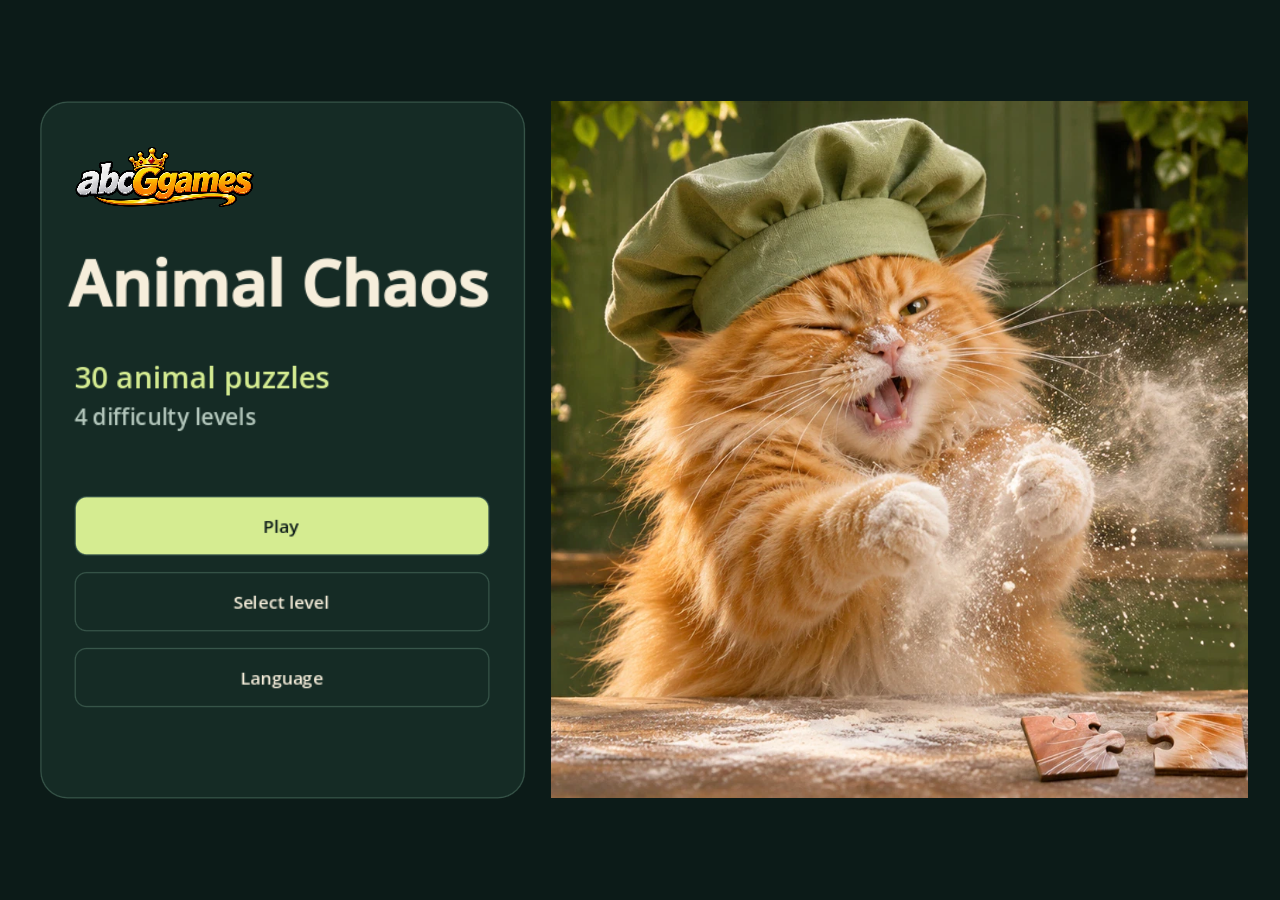
==== index.html @ c0bc09aa "Add files via upload" ====
<!DOCTYPE html>
<html lang="en">
	<head>
		<meta charset="utf-8">
		<meta name="viewport" content="width=device-width, user-scalable=no, initial-scale=1.0">
		<title>Tierchaos</title>
		<style>
html, body, #canvas {
	margin: 0;
	padding: 0;
	border: 0;
}

body {
	color: white;
	background-color: black;
	overflow: hidden;
	touch-action: none;
}

#canvas {
	display: block;
}

#canvas:focus {
	outline: none;
}

#status, #status-splash, #status-progress {
	position: absolute;
	left: 0;
	right: 0;
}

#status, #status-splash {
	top: 0;
	bottom: 0;
}

#status {
	background-color: #0c1b18;
	display: flex;
	flex-direction: column;
	justify-content: center;
	align-items: center;
	visibility: hidden;
}

#status-splash {
	max-height: 100%;
	max-width: 100%;
	margin: auto;
}

#status-splash.show-image--false {
	display: none;
}

#status-splash.fullsize--true {
	height: 100%;
	width: 100%;
	object-fit: contain;
}

#status-splash.use-filter--false {
	image-rendering: pixelated;
}

#status-progress, #status-notice {
	display: none;
}

#status-progress {
	bottom: 10%;
	width: 50%;
	margin: 0 auto;
}

#status-notice {
	background-color: #5b3943;
	border-radius: 0.5rem;
	border: 1px solid #9b3943;
	color: #e0e0e0;
	font-family: 'Noto Sans', 'Droid Sans', Arial, sans-serif;
	line-height: 1.3;
	margin: 0 2rem;
	overflow: hidden;
	padding: 1rem;
	text-align: center;
	z-index: 1;
}
		</style>
		<link id="-gd-engine-icon" rel="icon" type="image/png" href="spiel.icon.png" />
<link rel="apple-touch-icon" href="spiel.apple-touch-icon.png"/>

	</head>
	<body>
		<canvas id="canvas">
			Your browser does not support the canvas tag.
		</canvas>

		<noscript>
			Your browser does not support JavaScript.
		</noscript>

		<div id="status">
			<img id="status-splash" class="show-image--false fullsize--true use-filter--true" src="spiel.png" alt="">
			<progress id="status-progress"></progress>
			<div id="status-notice"></div>
		</div>

		<script src="spiel.js"></script>
		<script>
const GODOT_CONFIG = {"args":[],"canvasResizePolicy":2,"emscriptenPoolSize":8,"ensureCrossOriginIsolationHeaders":true,"executable":"spiel","experimentalVK":false,"fileSizes":{"spiel.pck":3374256,"spiel.wasm":16375506},"focusCanvas":true,"gdextensionLibs":[],"godotPoolSize":4};
const GODOT_THREADS_ENABLED = false;
const engine = new Engine(GODOT_CONFIG);

(function () {
	const statusOverlay = document.getElementById('status');
	const statusProgress = document.getElementById('status-progress');
	const statusNotice = document.getElementById('status-notice');

	let initializing = true;
	let statusMode = '';

	function setStatusMode(mode) {
		if (statusMode === mode || !initializing) {
			return;
		}
		if (mode === 'hidden') {
			statusOverlay.remove();
			initializing = false;
			return;
		}
		statusOverlay.style.visibility = 'visible';
		statusProgress.style.display = mode === 'progress' ? 'block' : 'none';
		statusNotice.style.display = mode === 'notice' ? 'block' : 'none';
		statusMode = mode;
	}

	function setStatusNotice(text) {
		while (statusNotice.lastChild) {
			statusNotice.removeChild(statusNotice.lastChild);
		}
		const lines = text.split('\n');
		lines.forEach((line) => {
			statusNotice.appendChild(document.createTextNode(line));
			statusNotice.appendChild(document.createElement('br'));
		});
	}

	function displayFailureNotice(err) {
		console.error(err);
		if (err instanceof Error) {
			setStatusNotice(err.message);
		} else if (typeof err === 'string') {
			setStatusNotice(err);
		} else {
			setStatusNotice('An unknown error occurred.');
		}
		setStatusMode('notice');
		initializing = false;
	}

	const missing = Engine.getMissingFeatures({
		threads: GODOT_THREADS_ENABLED,
	});

	if (missing.length !== 0) {
		if (GODOT_CONFIG['serviceWorker'] && GODOT_CONFIG['ensureCrossOriginIsolationHeaders'] && 'serviceWorker' in navigator) {
			let serviceWorkerRegistrationPromise;
			try {
				serviceWorkerRegistrationPromise = navigator.serviceWorker.getRegistration();
			} catch (err) {
				serviceWorkerRegistrationPromise = Promise.reject(new Error('Service worker registration failed.'));
			}
			// There's a chance that installing the service worker would fix the issue
			Promise.race([
				serviceWorkerRegistrationPromise.then((registration) => {
					if (registration != null) {
						return Promise.reject(new Error('Service worker already exists.'));
					}
					return registration;
				}).then(() => engine.installServiceWorker()),
				// For some reason, `getRegistration()` can stall
				new Promise((resolve) => {
					setTimeout(() => resolve(), 2000);
				}),
			]).then(() => {
				// Reload if there was no error.
				window.location.reload();
			}).catch((err) => {
				console.error('Error while registering service worker:', err);
			});
		} else {
			// Display the message as usual
			const missingMsg = 'Error\nThe following features required to run Godot projects on the Web are missing:\n';
			displayFailureNotice(missingMsg + missing.join('\n'));
		}
	} else {
		setStatusMode('progress');
		engine.startGame({
			'onProgress': function (current, total) {
				if (current > 0 && total > 0) {
					statusProgress.value = current;
					statusProgress.max = total;
				} else {
					statusProgress.removeAttribute('value');
					statusProgress.removeAttribute('max');
				}
			},
		}).then(() => {
			setStatusMode('hidden');
		}, displayFailureNotice);
	}
}());
		</script>
	</body>
</html>
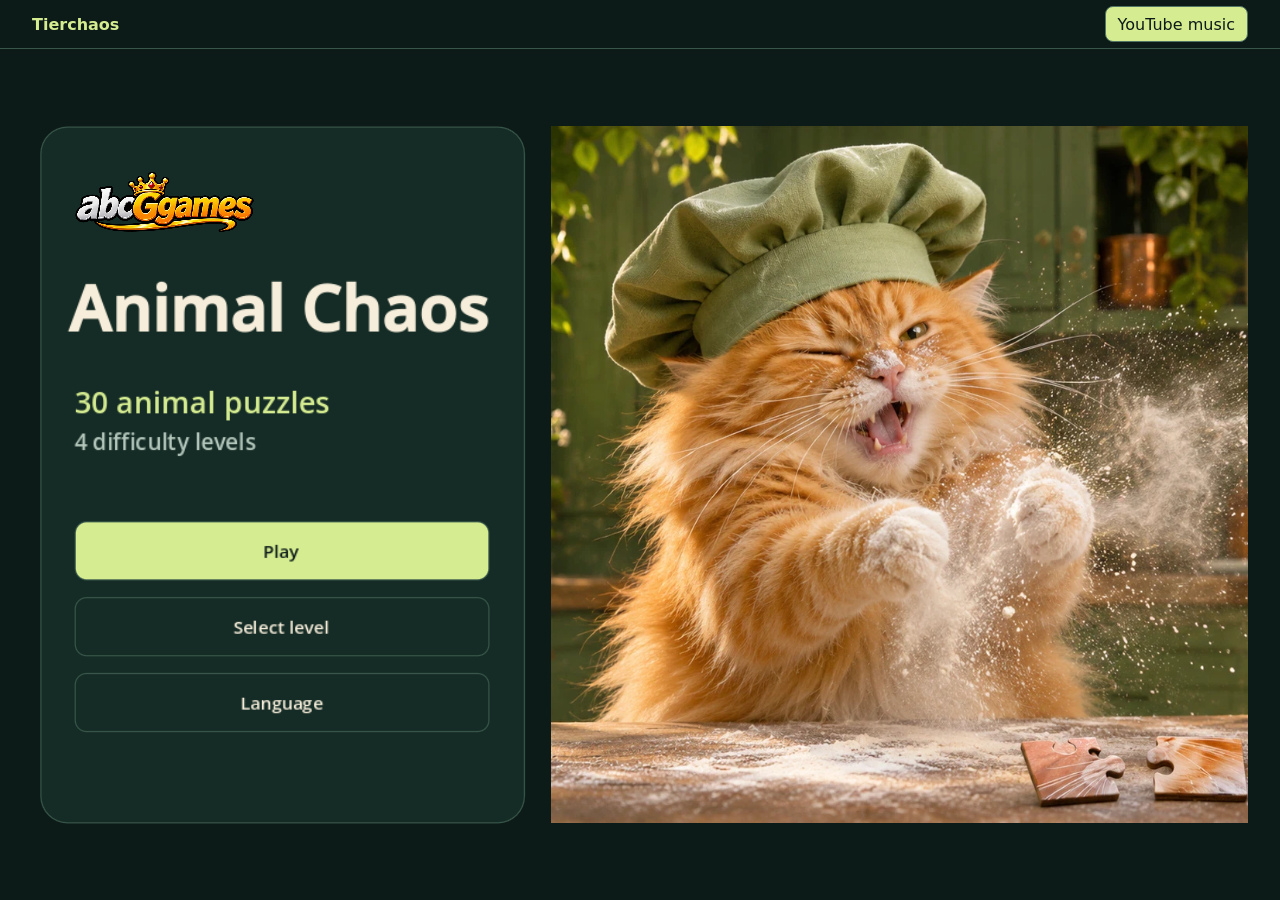
==== commit fb955f95: "Restore YouTube music player in browser demo" ====
--- a/index.html
+++ b/index.html
@@ -1,220 +1,34 @@
-<!DOCTYPE html>
-<html lang="en">
-	<head>
-		<meta charset="utf-8">
-		<meta name="viewport" content="width=device-width, user-scalable=no, initial-scale=1.0">
-		<title>Tierchaos</title>
-		<style>
-html, body, #canvas {
-	margin: 0;
-	padding: 0;
-	border: 0;
-}
-
-body {
-	color: white;
-	background-color: black;
-	overflow: hidden;
-	touch-action: none;
-}
-
-#canvas {
-	display: block;
-}
-
-#canvas:focus {
-	outline: none;
-}
-
-#status, #status-splash, #status-progress {
-	position: absolute;
-	left: 0;
-	right: 0;
-}
-
-#status, #status-splash {
-	top: 0;
-	bottom: 0;
-}
-
-#status {
-	background-color: #0c1b18;
-	display: flex;
-	flex-direction: column;
-	justify-content: center;
-	align-items: center;
-	visibility: hidden;
-}
-
-#status-splash {
-	max-height: 100%;
-	max-width: 100%;
-	margin: auto;
-}
-
-#status-splash.show-image--false {
-	display: none;
-}
-
-#status-splash.fullsize--true {
-	height: 100%;
-	width: 100%;
-	object-fit: contain;
-}
-
-#status-splash.use-filter--false {
-	image-rendering: pixelated;
-}
-
-#status-progress, #status-notice {
-	display: none;
-}
-
-#status-progress {
-	bottom: 10%;
-	width: 50%;
-	margin: 0 auto;
-}
-
-#status-notice {
-	background-color: #5b3943;
-	border-radius: 0.5rem;
-	border: 1px solid #9b3943;
-	color: #e0e0e0;
-	font-family: 'Noto Sans', 'Droid Sans', Arial, sans-serif;
-	line-height: 1.3;
-	margin: 0 2rem;
-	overflow: hidden;
-	padding: 1rem;
-	text-align: center;
-	z-index: 1;
-}
-		</style>
-		<link id="-gd-engine-icon" rel="icon" type="image/png" href="spiel.icon.png" />
-<link rel="apple-touch-icon" href="spiel.apple-touch-icon.png"/>
-
-	</head>
-	<body>
-		<canvas id="canvas">
-			Your browser does not support the canvas tag.
-		</canvas>
-
-		<noscript>
-			Your browser does not support JavaScript.
-		</noscript>
-
-		<div id="status">
-			<img id="status-splash" class="show-image--false fullsize--true use-filter--true" src="spiel.png" alt="">
-			<progress id="status-progress"></progress>
-			<div id="status-notice"></div>
-		</div>
-
-		<script src="spiel.js"></script>
-		<script>
-const GODOT_CONFIG = {"args":[],"canvasResizePolicy":2,"emscriptenPoolSize":8,"ensureCrossOriginIsolationHeaders":true,"executable":"spiel","experimentalVK":false,"fileSizes":{"spiel.pck":3374256,"spiel.wasm":16375506},"focusCanvas":true,"gdextensionLibs":[],"godotPoolSize":4};
-const GODOT_THREADS_ENABLED = false;
-const engine = new Engine(GODOT_CONFIG);
-
-(function () {
-	const statusOverlay = document.getElementById('status');
-	const statusProgress = document.getElementById('status-progress');
-	const statusNotice = document.getElementById('status-notice');
-
-	let initializing = true;
-	let statusMode = '';
-
-	function setStatusMode(mode) {
-		if (statusMode === mode || !initializing) {
-			return;
-		}
-		if (mode === 'hidden') {
-			statusOverlay.remove();
-			initializing = false;
-			return;
-		}
-		statusOverlay.style.visibility = 'visible';
-		statusProgress.style.display = mode === 'progress' ? 'block' : 'none';
-		statusNotice.style.display = mode === 'notice' ? 'block' : 'none';
-		statusMode = mode;
-	}
-
-	function setStatusNotice(text) {
-		while (statusNotice.lastChild) {
-			statusNotice.removeChild(statusNotice.lastChild);
-		}
-		const lines = text.split('\n');
-		lines.forEach((line) => {
-			statusNotice.appendChild(document.createTextNode(line));
-			statusNotice.appendChild(document.createElement('br'));
-		});
-	}
-
-	function displayFailureNotice(err) {
-		console.error(err);
-		if (err instanceof Error) {
-			setStatusNotice(err.message);
-		} else if (typeof err === 'string') {
-			setStatusNotice(err);
-		} else {
-			setStatusNotice('An unknown error occurred.');
-		}
-		setStatusMode('notice');
-		initializing = false;
-	}
-
-	const missing = Engine.getMissingFeatures({
-		threads: GODOT_THREADS_ENABLED,
-	});
-
-	if (missing.length !== 0) {
-		if (GODOT_CONFIG['serviceWorker'] && GODOT_CONFIG['ensureCrossOriginIsolationHeaders'] && 'serviceWorker' in navigator) {
-			let serviceWorkerRegistrationPromise;
-			try {
-				serviceWorkerRegistrationPromise = navigator.serviceWorker.getRegistration();
-			} catch (err) {
-				serviceWorkerRegistrationPromise = Promise.reject(new Error('Service worker registration failed.'));
-			}
-			// There's a chance that installing the service worker would fix the issue
-			Promise.race([
-				serviceWorkerRegistrationPromise.then((registration) => {
-					if (registration != null) {
-						return Promise.reject(new Error('Service worker already exists.'));
-					}
-					return registration;
-				}).then(() => engine.installServiceWorker()),
-				// For some reason, `getRegistration()` can stall
-				new Promise((resolve) => {
-					setTimeout(() => resolve(), 2000);
-				}),
-			]).then(() => {
-				// Reload if there was no error.
-				window.location.reload();
-			}).catch((err) => {
-				console.error('Error while registering service worker:', err);
-			});
-		} else {
-			// Display the message as usual
-			const missingMsg = 'Error\nThe following features required to run Godot projects on the Web are missing:\n';
-			displayFailureNotice(missingMsg + missing.join('\n'));
-		}
-	} else {
-		setStatusMode('progress');
-		engine.startGame({
-			'onProgress': function (current, total) {
-				if (current > 0 && total > 0) {
-					statusProgress.value = current;
-					statusProgress.max = total;
-				} else {
-					statusProgress.removeAttribute('value');
-					statusProgress.removeAttribute('max');
-				}
-			},
-		}).then(() => {
-			setStatusMode('hidden');
-		}, displayFailureNotice);
-	}
-}());
-		</script>
-	</body>
+<!doctype html>
+<html lang="de">
+<head>
+  <meta charset="utf-8">
+  <meta name="viewport" content="width=device-width, initial-scale=1">
+  <meta name="referrer" content="strict-origin-when-cross-origin">
+  <title>Tierchaos · abcGgames</title>
+  <link rel="icon" href="spiel.icon.png">
+  <link rel="stylesheet" href="seite.css">
+  <script src="playlist.js" defer></script>
+  <script src="sprache.js" defer></script>
+  <script src="musik.js" defer></script>
+</head>
+<body>
+  <header>
+    <strong>Tierchaos</strong>
+    <button id="music-button" type="button" aria-expanded="false" aria-controls="music-panel">YouTube-Musik</button>
+  </header>
+  <main>
+    <iframe class="game" src="spiel.html" title="Tierchaos – das Spiel"></iframe>
+    <aside id="music-panel" aria-labelledby="music-title" hidden>
+      <h2 id="music-title" data-i18n="music">Musik von YouTube</h2>
+      <form id="playlist-form">
+        <label for="playlist-link" data-i18n="media_link">YouTube-Link</label>
+        <input id="playlist-link" name="playlist" type="url" placeholder="https://www.youtube.com/…" required>
+        <button type="submit" data-i18n="load_media">Musik laden</button>
+      </form>
+      <p id="music-status" aria-live="polite"></p>
+      <div id="player"></div>
+      <button id="change-playlist" type="button" data-i18n="change_media" hidden>Link ändern</button>
+    </aside>
+  </main>
+</body>
 </html>
-
--- a/seite.css
+++ b/seite.css
@@ -0,0 +1,50 @@
+:root {
+  font: 16px system-ui, sans-serif;
+  color-scheme: dark;
+  color: #f6eedb;
+  background: #0c1b18;
+}
+* { box-sizing: border-box; }
+[hidden] { display: none !important; }
+body { margin: 0; height: 100vh; height: 100dvh; display: flex; flex-direction: column; }
+header {
+  display: flex;
+  align-items: center;
+  justify-content: space-between;
+  gap: 8px;
+  padding: 6px clamp(12px, 2.5vw, 36px);
+  border-bottom: 1px solid #38564a;
+}
+header strong { color: #d5ec91; }
+main { flex: 1; min-height: 0; display: flex; }
+iframe { border: 0; }
+.game { flex: 1; min-width: 0; min-height: 0; }
+aside {
+  flex: 0 0 clamp(265px, 32vw, 490px);
+  min-width: 0;
+  padding: 16px;
+  overflow: auto;
+  border-left: 1px solid #38564a;
+  background: #152b25;
+}
+h2 { margin: 0 0 12px; font-size: 1.12rem; }
+form { display: flex; gap: 8px; flex-wrap: wrap; align-items: center; }
+label { flex: 0 0 100%; }
+input, button {
+  font: inherit;
+  padding: 7px 12px;
+  border-radius: 8px;
+  border: 1px solid #527464;
+  min-height: 36px;
+}
+input { flex: 1 1 170px; min-width: 0; }
+button { color: #0c1b18; background: #d5ec91; cursor: pointer; }
+button:focus-visible, input:focus-visible { outline: 2px solid #fff5df; outline-offset: 2px; }
+#player iframe { display: block; width: 100%; min-width: 200px; min-height: 200px; aspect-ratio: 16 / 9; background: #0c1b18; }
+#change-playlist { margin-top: 8px; }
+#music-status { color: #b3c7bc; font-size: 0.92rem; }
+#music-status:empty { display: none; }
+@media (max-width: 780px) and (orientation: portrait) {
+  main { flex-direction: column; }
+  aside { flex: 0 0 auto; max-height: 52%; padding: 10px 12px; border-left: 0; border-top: 1px solid #38564a; }
+}
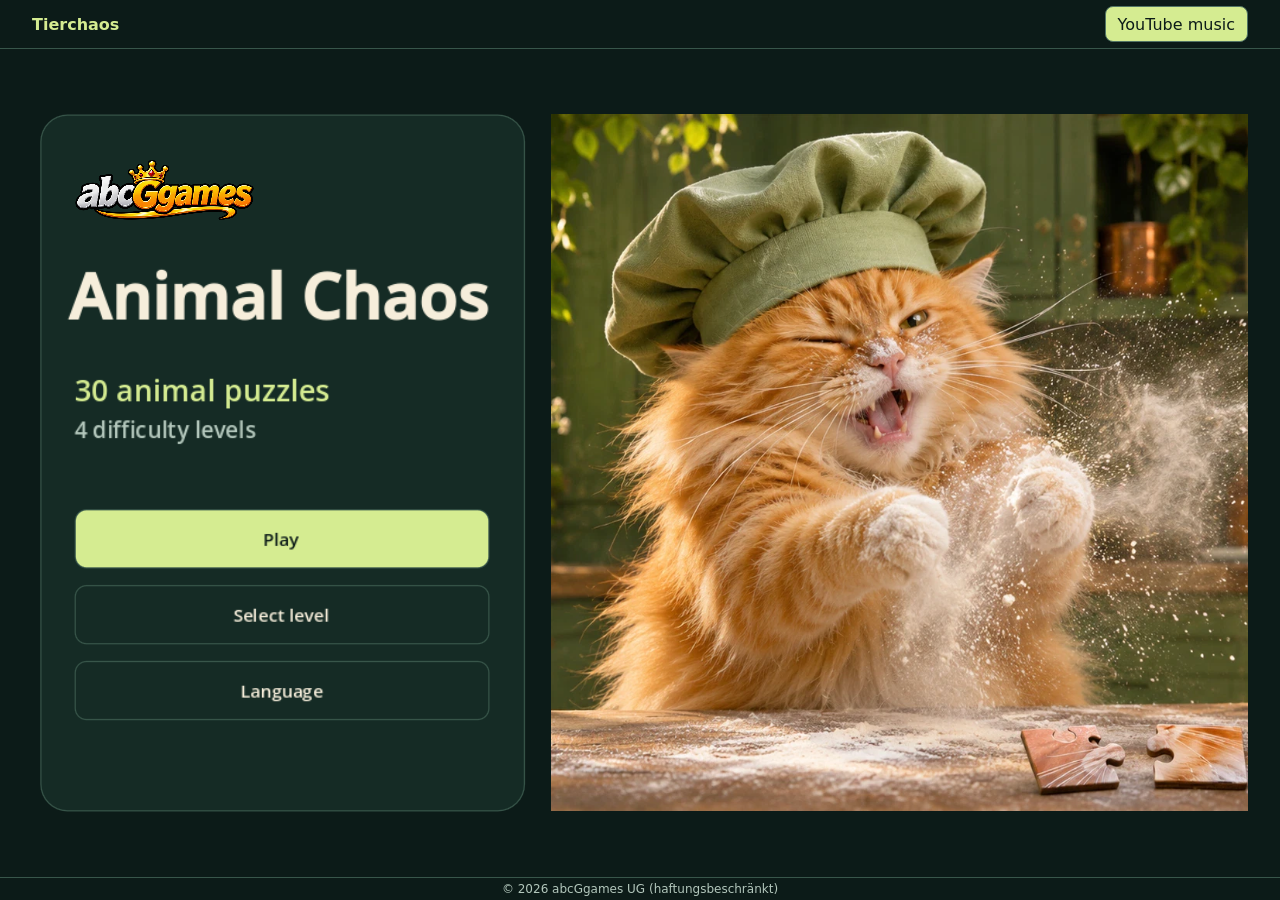
==== commit 3474c5e3: "Add copyright notice to the Tierchaos game screen" ====
--- a/index.html
+++ b/index.html
@@ -9,7 +9,7 @@
   <link rel="stylesheet" href="seite.css">
   <script src="playlist.js" defer></script>
   <script src="sprache.js" defer></script>
-  <script src="musik.js" defer></script>
+  <script src="musik.js?v=2" defer></script>
 </head>
 <body>
   <header>
@@ -30,5 +30,6 @@
       <button id="change-playlist" type="button" data-i18n="change_media" hidden>Link ändern</button>
     </aside>
   </main>
+  <footer style="padding: 4px 12px; text-align: center; font-size: 0.75rem; color: #b3c7bc; border-top: 1px solid #38564a;">© 2026 abcGgames UG (haftungsbeschränkt)</footer>
 </body>
 </html>
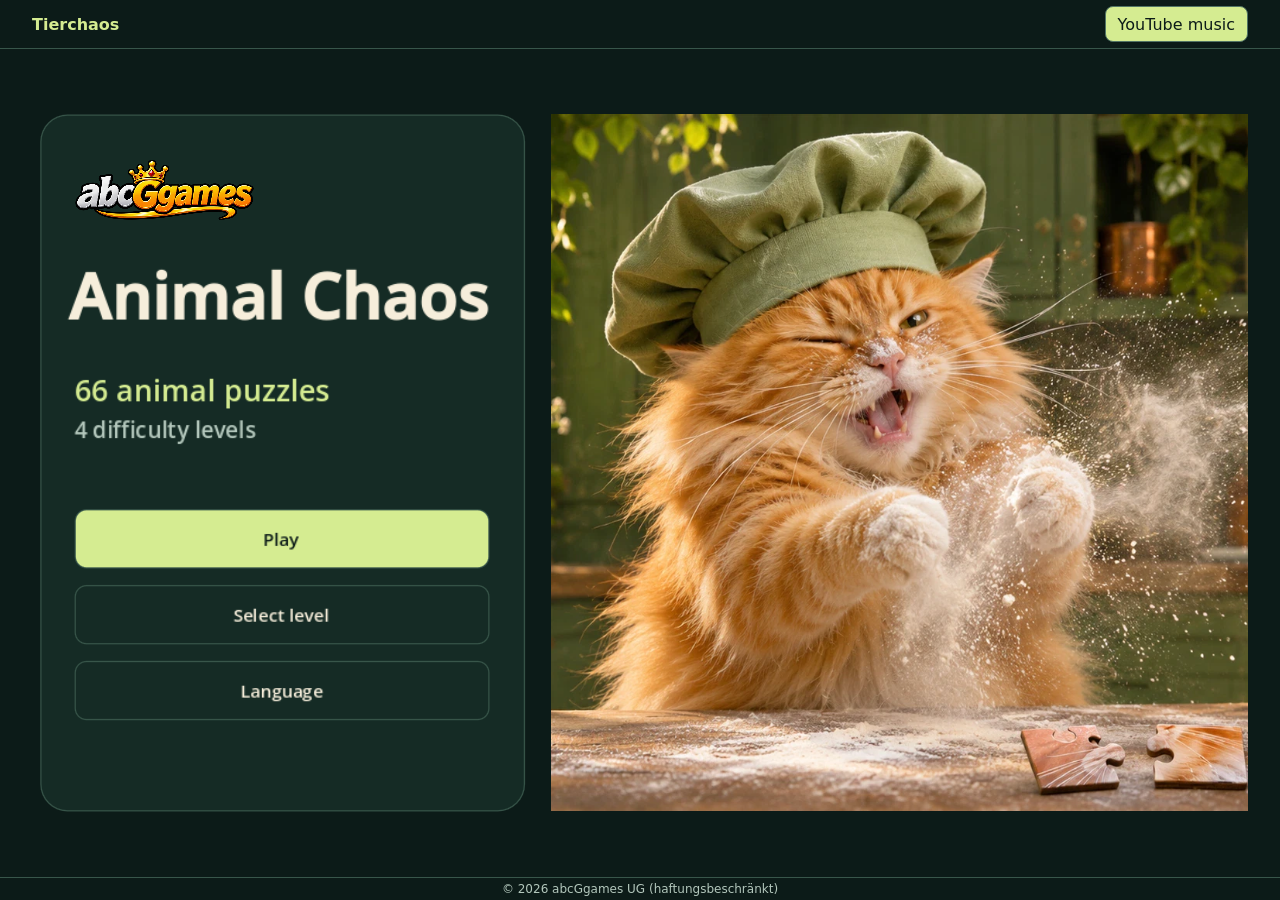
==== commit b71d792c: "Expand Tierchaos to 66 animal puzzle levels" ====
--- a/index.html
+++ b/index.html
@@ -17,7 +17,7 @@
     <button id="music-button" type="button" aria-expanded="false" aria-controls="music-panel">YouTube-Musik</button>
   </header>
   <main>
-    <iframe class="game" src="spiel.html" title="Tierchaos – das Spiel"></iframe>
+    <iframe class="game" src="spiel-66.html" title="Tierchaos – das Spiel"></iframe>
     <aside id="music-panel" aria-labelledby="music-title" hidden>
       <h2 id="music-title" data-i18n="music">Musik von YouTube</h2>
       <form id="playlist-form">
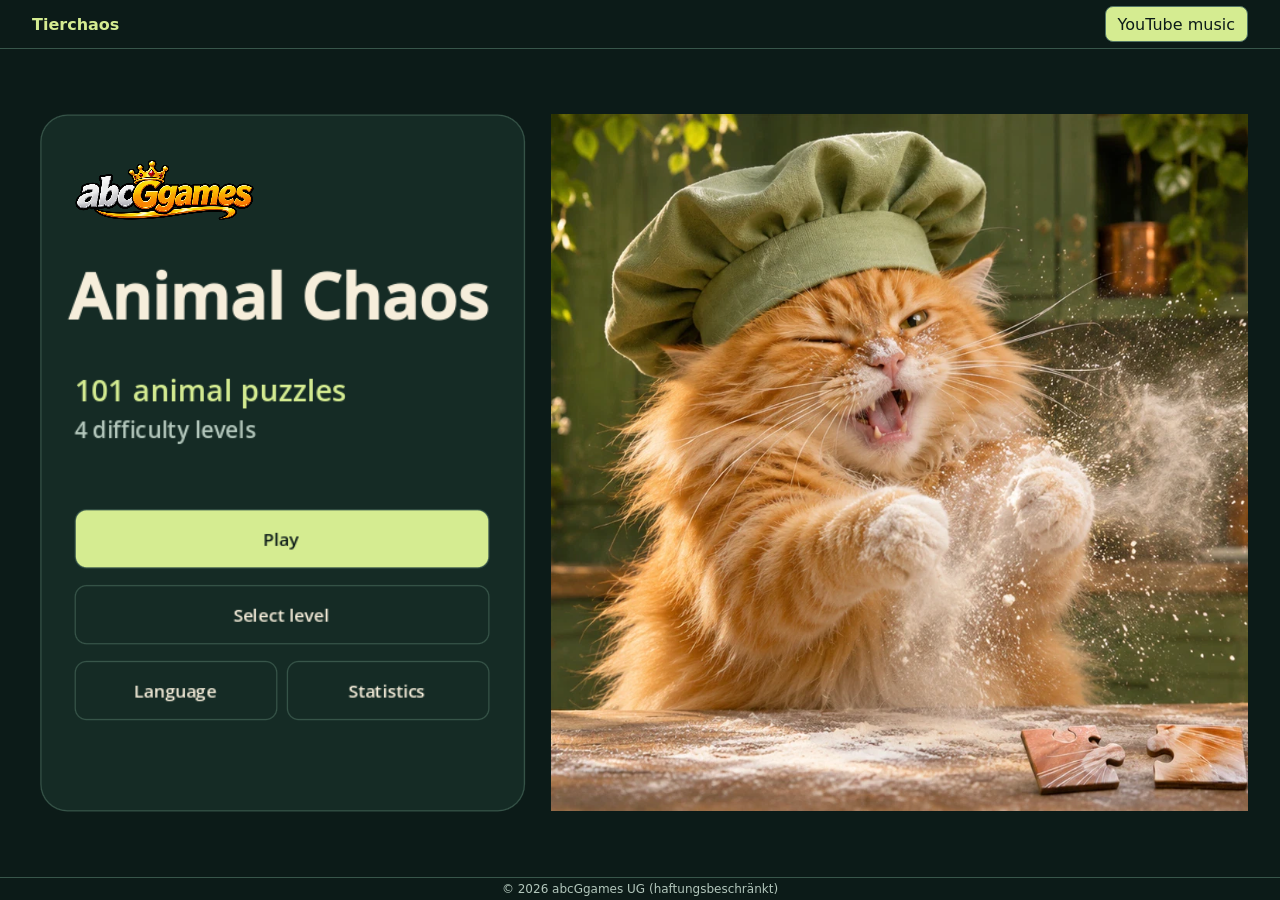
==== commit 8d1530c8: "Add 35 puzzles and a best-time statistics screen" ====
--- a/index.html
+++ b/index.html
@@ -17,7 +17,7 @@
     <button id="music-button" type="button" aria-expanded="false" aria-controls="music-panel">YouTube-Musik</button>
   </header>
   <main>
-    <iframe class="game" src="spiel-66.html" title="Tierchaos – das Spiel"></iframe>
+    <iframe class="game" src="spiel-101.html" title="Tierchaos – das Spiel"></iframe>
     <aside id="music-panel" aria-labelledby="music-title" hidden>
       <h2 id="music-title" data-i18n="music">Musik von YouTube</h2>
       <form id="playlist-form">
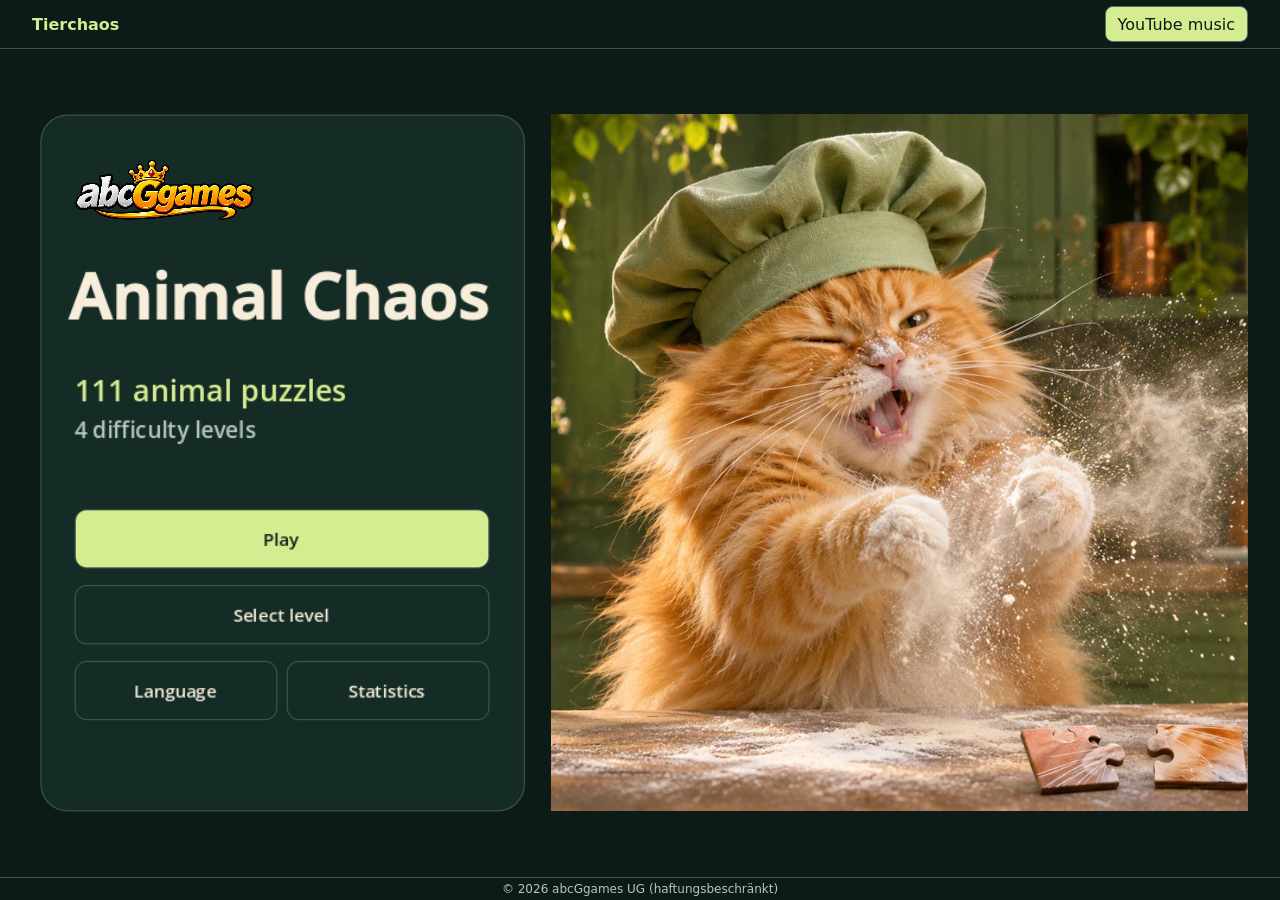
==== commit 27c4ed4b: "Add Tierchaos levels 102–111" ====
--- a/index.html
+++ b/index.html
@@ -17,7 +17,7 @@
     <button id="music-button" type="button" aria-expanded="false" aria-controls="music-panel">YouTube-Musik</button>
   </header>
   <main>
-    <iframe class="game" src="spiel-101.html" title="Tierchaos – das Spiel"></iframe>
+    <iframe class="game" src="spiel-111.html" title="Tierchaos – das Spiel"></iframe>
     <aside id="music-panel" aria-labelledby="music-title" hidden>
       <h2 id="music-title" data-i18n="music">Musik von YouTube</h2>
       <form id="playlist-form">
